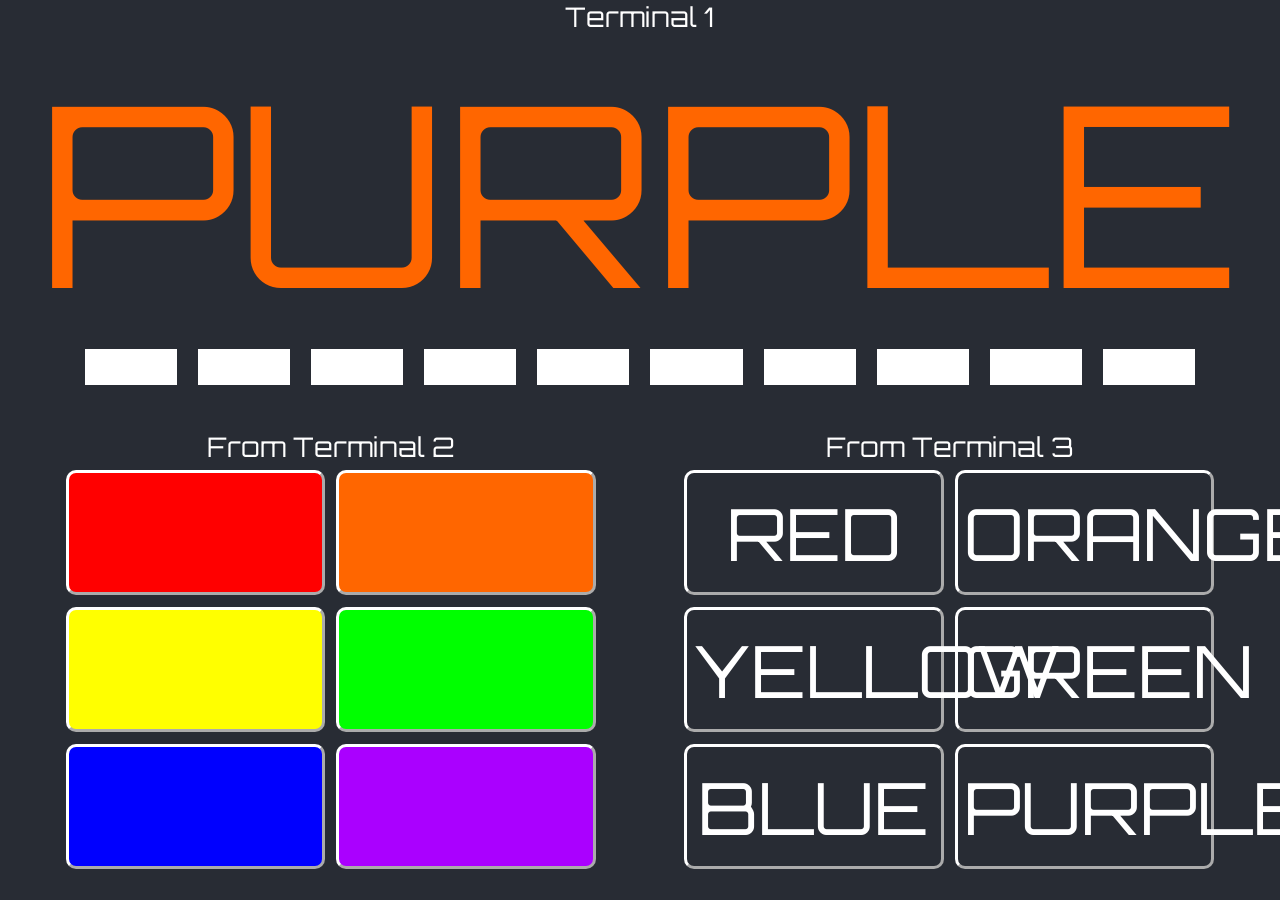
==== SciFiCode/index.html @ 60dc2f9c "Rename folder" ====
<!doctype html><html lang="en"><head><meta charset="utf-8"/><link rel="shortcut icon" href="/favicon.ico"/><meta name="viewport" content="width=device-width,initial-scale=1"/><meta name="theme-color" content="#000000"/><link rel="manifest" href="/manifest.json"/><link href="https://fonts.googleapis.com/css?family=Orbitron" rel="stylesheet"><title>React App</title><link href="static/css/main.3e4e897d.chunk.css" rel="stylesheet"></head><body><noscript>You need to enable JavaScript to run this app.</noscript><div id="root"></div><script>!function(l){function e(e){for(var r,t,n=e[0],o=e[1],u=e[2],f=0,i=[];f<n.length;f++)t=n[f],p[t]&&i.push(p[t][0]),p[t]=0;for(r in o)Object.prototype.hasOwnProperty.call(o,r)&&(l[r]=o[r]);for(s&&s(e);i.length;)i.shift()();return c.push.apply(c,u||[]),a()}function a(){for(var e,r=0;r<c.length;r++){for(var t=c[r],n=!0,o=1;o<t.length;o++){var u=t[o];0!==p[u]&&(n=!1)}n&&(c.splice(r--,1),e=f(f.s=t[0]))}return e}var t={},p={1:0},c=[];function f(e){if(t[e])return t[e].exports;var r=t[e]={i:e,l:!1,exports:{}};return l[e].call(r.exports,r,r.exports,f),r.l=!0,r.exports}f.m=l,f.c=t,f.d=function(e,r,t){f.o(e,r)||Object.defineProperty(e,r,{enumerable:!0,get:t})},f.r=function(e){"undefined"!=typeof Symbol&&Symbol.toStringTag&&Object.defineProperty(e,Symbol.toStringTag,{value:"Module"}),Object.defineProperty(e,"__esModule",{value:!0})},f.t=function(r,e){if(1&e&&(r=f(r)),8&e)return r;if(4&e&&"object"==typeof r&&r&&r.__esModule)return r;var t=Object.create(null);if(f.r(t),Object.defineProperty(t,"default",{enumerable:!0,value:r}),2&e&&"string"!=typeof r)for(var n in r)f.d(t,n,function(e){return r[e]}.bind(null,n));return t},f.n=function(e){var r=e&&e.__esModule?function(){return e.default}:function(){return e};return f.d(r,"a",r),r},f.o=function(e,r){return Object.prototype.hasOwnProperty.call(e,r)},f.p="/";var r=window.webpackJsonp=window.webpackJsonp||[],n=r.push.bind(r);r.push=e,r=r.slice();for(var o=0;o<r.length;o++)e(r[o]);var s=n;a()}([])</script><script src="static/js/2.b8a7688f.chunk.js"></script><script src="static/js/main.5b033bdc.chunk.js"></script></body></html>
---- SciFiCode/static/css/main.3e4e897d.chunk.css ----
body{margin:0;-webkit-font-smoothing:antialiased;-moz-osx-font-smoothing:grayscale;background-color:#282c34}body,button{font-family:Orbitron,sans-serif}code{font-family:source-code-pro,Menlo,Monaco,Consolas,Courier New,monospace}.App{text-align:center;background-color:#282c34;display:flex;flex-direction:row;flex-wrap:wrap;justify-content:space-evenly;color:#fff}.App-logo{-webkit-animation:App-logo-spin 20s linear infinite;animation:App-logo-spin 20s linear infinite;height:40vmin;pointer-events:none}.App-header{background-color:#282c34;min-height:100vh;display:flex;flex-direction:column;align-items:center;justify-content:center;font-size:calc(10px + 2vmin);color:#fff}.App-link{color:#61dafb}.Word{line-height:35vh;font-size:28vh;min-width:100%;margin:0}.Code{width:45vw;height:45vh}.TimerBar{width:90%;height:4vh;display:flex;flex-direction:row;flex-wrap:wrap;justify-content:space-evenly;margin-bottom:5vh}.TimerSegment{width:8%;height:100%;background-color:#fff}.ColorButton,.WordButton{height:31%;margin:1%;width:45%;background-color:transparent;border-radius:10px;border-width:3px;border-color:#fff}.WordButton{color:#fff;font-size:8vh}.TerminalTitle{font-size:3vh}.unselected{opacity:.5}.Success{font-size:20vh;min-width:100%;height:45vh;color:#0f0;padding-top:10vh}@-webkit-keyframes App-logo-spin{0%{-webkit-transform:rotate(0deg);transform:rotate(0deg)}to{-webkit-transform:rotate(1turn);transform:rotate(1turn)}}@keyframes App-logo-spin{0%{-webkit-transform:rotate(0deg);transform:rotate(0deg)}to{-webkit-transform:rotate(1turn);transform:rotate(1turn)}}
/*# sourceMappingURL=main.3e4e897d.chunk.css.map */
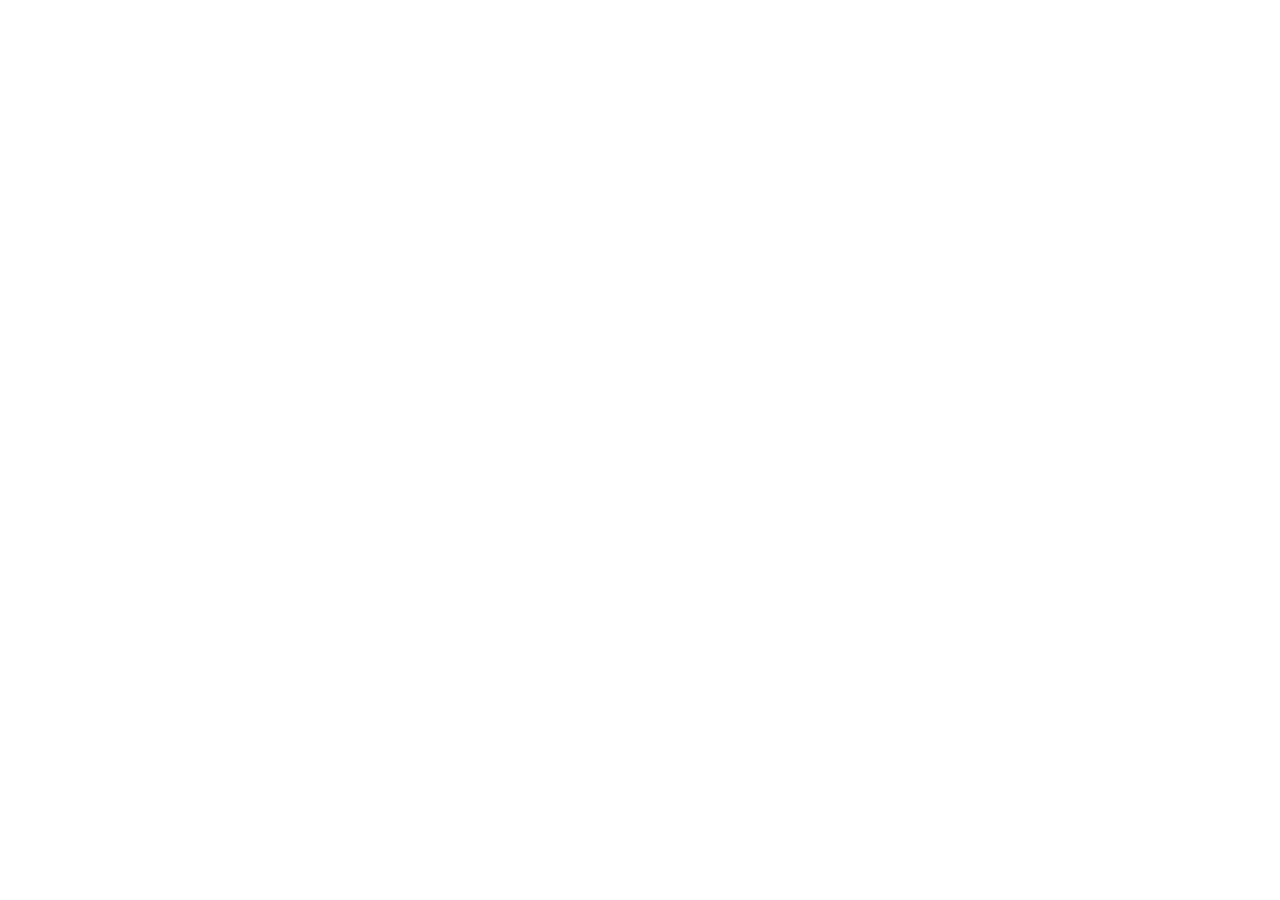
==== commit 1b77d62e: "Adjust timer bar" ====
--- a/SciFiCode/index.html
+++ b/SciFiCode/index.html
@@ -1 +1 @@
-<!doctype html><html lang="en"><head><meta charset="utf-8"/><link rel="shortcut icon" href="/favicon.ico"/><meta name="viewport" content="width=device-width,initial-scale=1"/><meta name="theme-color" content="#000000"/><link rel="manifest" href="/manifest.json"/><link href="https://fonts.googleapis.com/css?family=Orbitron" rel="stylesheet"><title>React App</title><link href="static/css/main.3e4e897d.chunk.css" rel="stylesheet"></head><body><noscript>You need to enable JavaScript to run this app.</noscript><div id="root"></div><script>!function(l){function e(e){for(var r,t,n=e[0],o=e[1],u=e[2],f=0,i=[];f<n.length;f++)t=n[f],p[t]&&i.push(p[t][0]),p[t]=0;for(r in o)Object.prototype.hasOwnProperty.call(o,r)&&(l[r]=o[r]);for(s&&s(e);i.length;)i.shift()();return c.push.apply(c,u||[]),a()}function a(){for(var e,r=0;r<c.length;r++){for(var t=c[r],n=!0,o=1;o<t.length;o++){var u=t[o];0!==p[u]&&(n=!1)}n&&(c.splice(r--,1),e=f(f.s=t[0]))}return e}var t={},p={1:0},c=[];function f(e){if(t[e])return t[e].exports;var r=t[e]={i:e,l:!1,exports:{}};return l[e].call(r.exports,r,r.exports,f),r.l=!0,r.exports}f.m=l,f.c=t,f.d=function(e,r,t){f.o(e,r)||Object.defineProperty(e,r,{enumerable:!0,get:t})},f.r=function(e){"undefined"!=typeof Symbol&&Symbol.toStringTag&&Object.defineProperty(e,Symbol.toStringTag,{value:"Module"}),Object.defineProperty(e,"__esModule",{value:!0})},f.t=function(r,e){if(1&e&&(r=f(r)),8&e)return r;if(4&e&&"object"==typeof r&&r&&r.__esModule)return r;var t=Object.create(null);if(f.r(t),Object.defineProperty(t,"default",{enumerable:!0,value:r}),2&e&&"string"!=typeof r)for(var n in r)f.d(t,n,function(e){return r[e]}.bind(null,n));return t},f.n=function(e){var r=e&&e.__esModule?function(){return e.default}:function(){return e};return f.d(r,"a",r),r},f.o=function(e,r){return Object.prototype.hasOwnProperty.call(e,r)},f.p="/";var r=window.webpackJsonp=window.webpackJsonp||[],n=r.push.bind(r);r.push=e,r=r.slice();for(var o=0;o<r.length;o++)e(r[o]);var s=n;a()}([])</script><script src="static/js/2.b8a7688f.chunk.js"></script><script src="static/js/main.5b033bdc.chunk.js"></script></body></html>+<!doctype html><html lang="en"><head><meta charset="utf-8"/><link rel="shortcut icon" href="/favicon.ico"/><meta name="viewport" content="width=device-width,initial-scale=1"/><meta name="theme-color" content="#000000"/><link rel="manifest" href="/manifest.json"/><link href="https://fonts.googleapis.com/css?family=Orbitron" rel="stylesheet"><title>React App</title><link href="/static/css/main.e7cd389e.chunk.css" rel="stylesheet"></head><body><noscript>You need to enable JavaScript to run this app.</noscript><div id="root"></div><script>!function(l){function e(e){for(var r,t,n=e[0],o=e[1],u=e[2],f=0,i=[];f<n.length;f++)t=n[f],p[t]&&i.push(p[t][0]),p[t]=0;for(r in o)Object.prototype.hasOwnProperty.call(o,r)&&(l[r]=o[r]);for(s&&s(e);i.length;)i.shift()();return c.push.apply(c,u||[]),a()}function a(){for(var e,r=0;r<c.length;r++){for(var t=c[r],n=!0,o=1;o<t.length;o++){var u=t[o];0!==p[u]&&(n=!1)}n&&(c.splice(r--,1),e=f(f.s=t[0]))}return e}var t={},p={1:0},c=[];function f(e){if(t[e])return t[e].exports;var r=t[e]={i:e,l:!1,exports:{}};return l[e].call(r.exports,r,r.exports,f),r.l=!0,r.exports}f.m=l,f.c=t,f.d=function(e,r,t){f.o(e,r)||Object.defineProperty(e,r,{enumerable:!0,get:t})},f.r=function(e){"undefined"!=typeof Symbol&&Symbol.toStringTag&&Object.defineProperty(e,Symbol.toStringTag,{value:"Module"}),Object.defineProperty(e,"__esModule",{value:!0})},f.t=function(r,e){if(1&e&&(r=f(r)),8&e)return r;if(4&e&&"object"==typeof r&&r&&r.__esModule)return r;var t=Object.create(null);if(f.r(t),Object.defineProperty(t,"default",{enumerable:!0,value:r}),2&e&&"string"!=typeof r)for(var n in r)f.d(t,n,function(e){return r[e]}.bind(null,n));return t},f.n=function(e){var r=e&&e.__esModule?function(){return e.default}:function(){return e};return f.d(r,"a",r),r},f.o=function(e,r){return Object.prototype.hasOwnProperty.call(e,r)},f.p="/";var r=window.webpackJsonp=window.webpackJsonp||[],n=r.push.bind(r);r.push=e,r=r.slice();for(var o=0;o<r.length;o++)e(r[o]);var s=n;a()}([])</script><script src="/static/js/2.b8a7688f.chunk.js"></script><script src="/static/js/main.bb095ff5.chunk.js"></script></body></html>
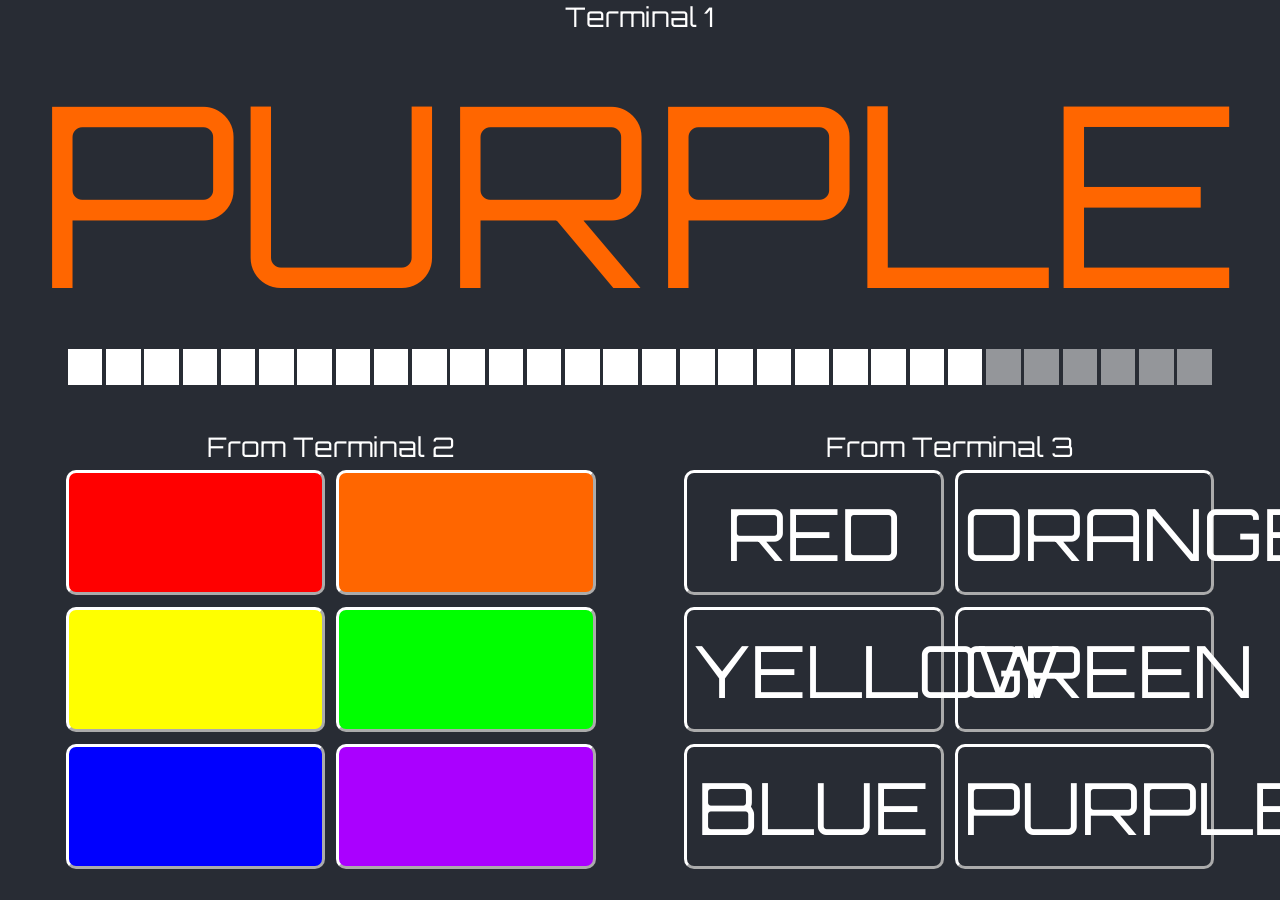
==== commit 639967f1: "Updated timer and urls for SciFiCode" ====
--- a/SciFiCode/index.html
+++ b/SciFiCode/index.html
@@ -1 +1 @@
-<!doctype html><html lang="en"><head><meta charset="utf-8"/><link rel="shortcut icon" href="/favicon.ico"/><meta name="viewport" content="width=device-width,initial-scale=1"/><meta name="theme-color" content="#000000"/><link rel="manifest" href="/manifest.json"/><link href="https://fonts.googleapis.com/css?family=Orbitron" rel="stylesheet"><title>React App</title><link href="/static/css/main.e7cd389e.chunk.css" rel="stylesheet"></head><body><noscript>You need to enable JavaScript to run this app.</noscript><div id="root"></div><script>!function(l){function e(e){for(var r,t,n=e[0],o=e[1],u=e[2],f=0,i=[];f<n.length;f++)t=n[f],p[t]&&i.push(p[t][0]),p[t]=0;for(r in o)Object.prototype.hasOwnProperty.call(o,r)&&(l[r]=o[r]);for(s&&s(e);i.length;)i.shift()();return c.push.apply(c,u||[]),a()}function a(){for(var e,r=0;r<c.length;r++){for(var t=c[r],n=!0,o=1;o<t.length;o++){var u=t[o];0!==p[u]&&(n=!1)}n&&(c.splice(r--,1),e=f(f.s=t[0]))}return e}var t={},p={1:0},c=[];function f(e){if(t[e])return t[e].exports;var r=t[e]={i:e,l:!1,exports:{}};return l[e].call(r.exports,r,r.exports,f),r.l=!0,r.exports}f.m=l,f.c=t,f.d=function(e,r,t){f.o(e,r)||Object.defineProperty(e,r,{enumerable:!0,get:t})},f.r=function(e){"undefined"!=typeof Symbol&&Symbol.toStringTag&&Object.defineProperty(e,Symbol.toStringTag,{value:"Module"}),Object.defineProperty(e,"__esModule",{value:!0})},f.t=function(r,e){if(1&e&&(r=f(r)),8&e)return r;if(4&e&&"object"==typeof r&&r&&r.__esModule)return r;var t=Object.create(null);if(f.r(t),Object.defineProperty(t,"default",{enumerable:!0,value:r}),2&e&&"string"!=typeof r)for(var n in r)f.d(t,n,function(e){return r[e]}.bind(null,n));return t},f.n=function(e){var r=e&&e.__esModule?function(){return e.default}:function(){return e};return f.d(r,"a",r),r},f.o=function(e,r){return Object.prototype.hasOwnProperty.call(e,r)},f.p="/";var r=window.webpackJsonp=window.webpackJsonp||[],n=r.push.bind(r);r.push=e,r=r.slice();for(var o=0;o<r.length;o++)e(r[o]);var s=n;a()}([])</script><script src="/static/js/2.b8a7688f.chunk.js"></script><script src="/static/js/main.bb095ff5.chunk.js"></script></body></html>+<!doctype html><html lang="en"><head><meta charset="utf-8"/><link rel="shortcut icon" href="/SciFiCode/favicon.ico"/><meta name="viewport" content="width=device-width,initial-scale=1"/><meta name="theme-color" content="#000000"/><link rel="manifest" href="/SciFiCode/manifest.json"/><link href="https://fonts.googleapis.com/css?family=Orbitron" rel="stylesheet"><title>React App</title><link href="/SciFiCode/static/css/main.e7cd389e.chunk.css" rel="stylesheet"></head><body><noscript>You need to enable JavaScript to run this app.</noscript><div id="root"></div><script>!function(l){function e(e){for(var r,t,n=e[0],o=e[1],u=e[2],i=0,f=[];i<n.length;i++)t=n[i],c[t]&&f.push(c[t][0]),c[t]=0;for(r in o)Object.prototype.hasOwnProperty.call(o,r)&&(l[r]=o[r]);for(s&&s(e);f.length;)f.shift()();return p.push.apply(p,u||[]),a()}function a(){for(var e,r=0;r<p.length;r++){for(var t=p[r],n=!0,o=1;o<t.length;o++){var u=t[o];0!==c[u]&&(n=!1)}n&&(p.splice(r--,1),e=i(i.s=t[0]))}return e}var t={},c={1:0},p=[];function i(e){if(t[e])return t[e].exports;var r=t[e]={i:e,l:!1,exports:{}};return l[e].call(r.exports,r,r.exports,i),r.l=!0,r.exports}i.m=l,i.c=t,i.d=function(e,r,t){i.o(e,r)||Object.defineProperty(e,r,{enumerable:!0,get:t})},i.r=function(e){"undefined"!=typeof Symbol&&Symbol.toStringTag&&Object.defineProperty(e,Symbol.toStringTag,{value:"Module"}),Object.defineProperty(e,"__esModule",{value:!0})},i.t=function(r,e){if(1&e&&(r=i(r)),8&e)return r;if(4&e&&"object"==typeof r&&r&&r.__esModule)return r;var t=Object.create(null);if(i.r(t),Object.defineProperty(t,"default",{enumerable:!0,value:r}),2&e&&"string"!=typeof r)for(var n in r)i.d(t,n,function(e){return r[e]}.bind(null,n));return t},i.n=function(e){var r=e&&e.__esModule?function(){return e.default}:function(){return e};return i.d(r,"a",r),r},i.o=function(e,r){return Object.prototype.hasOwnProperty.call(e,r)},i.p="/SciFiCode/";var r=window.webpackJsonp=window.webpackJsonp||[],n=r.push.bind(r);r.push=e,r=r.slice();for(var o=0;o<r.length;o++)e(r[o]);var s=n;a()}([])</script><script src="/SciFiCode/static/js/2.b8a7688f.chunk.js"></script><script src="/SciFiCode/static/js/main.cd1df2b4.chunk.js"></script></body></html>
--- a/SciFiCode/static/css/main.e7cd389e.chunk.css
+++ b/SciFiCode/static/css/main.e7cd389e.chunk.css
@@ -0,0 +1,2 @@
+body{margin:0;-webkit-font-smoothing:antialiased;-moz-osx-font-smoothing:grayscale;background-color:#282c34}body,button{font-family:Orbitron,sans-serif}code{font-family:source-code-pro,Menlo,Monaco,Consolas,Courier New,monospace}.App{text-align:center;background-color:#282c34;display:flex;flex-direction:row;flex-wrap:wrap;justify-content:space-evenly;color:#fff}.App-logo{-webkit-animation:App-logo-spin 20s linear infinite;animation:App-logo-spin 20s linear infinite;height:40vmin;pointer-events:none}.App-header{background-color:#282c34;min-height:100vh;display:flex;flex-direction:column;align-items:center;justify-content:center;font-size:calc(10px + 2vmin);color:#fff}.App-link{color:#61dafb}.Word{line-height:35vh;font-size:28vh;min-width:100%;margin:0}.Code{width:45vw;height:45vh}.TimerBar{width:90%;height:4vh;display:flex;flex-direction:row;flex-wrap:wrap;justify-content:space-evenly;margin-bottom:5vh}.TimerSegment{width:3%;height:100%;background-color:#fff}.ColorButton,.WordButton{height:31%;margin:1%;width:45%;background-color:transparent;border-radius:10px;border-width:3px;border-color:#fff}.WordButton{color:#fff;font-size:8vh}.TerminalTitle{font-size:3vh}.unselected{opacity:.5}.Success{font-size:20vh;min-width:100%;height:45vh;color:#0f0;padding-top:10vh}@-webkit-keyframes App-logo-spin{0%{-webkit-transform:rotate(0deg);transform:rotate(0deg)}to{-webkit-transform:rotate(1turn);transform:rotate(1turn)}}@keyframes App-logo-spin{0%{-webkit-transform:rotate(0deg);transform:rotate(0deg)}to{-webkit-transform:rotate(1turn);transform:rotate(1turn)}}
+/*# sourceMappingURL=main.e7cd389e.chunk.css.map */
